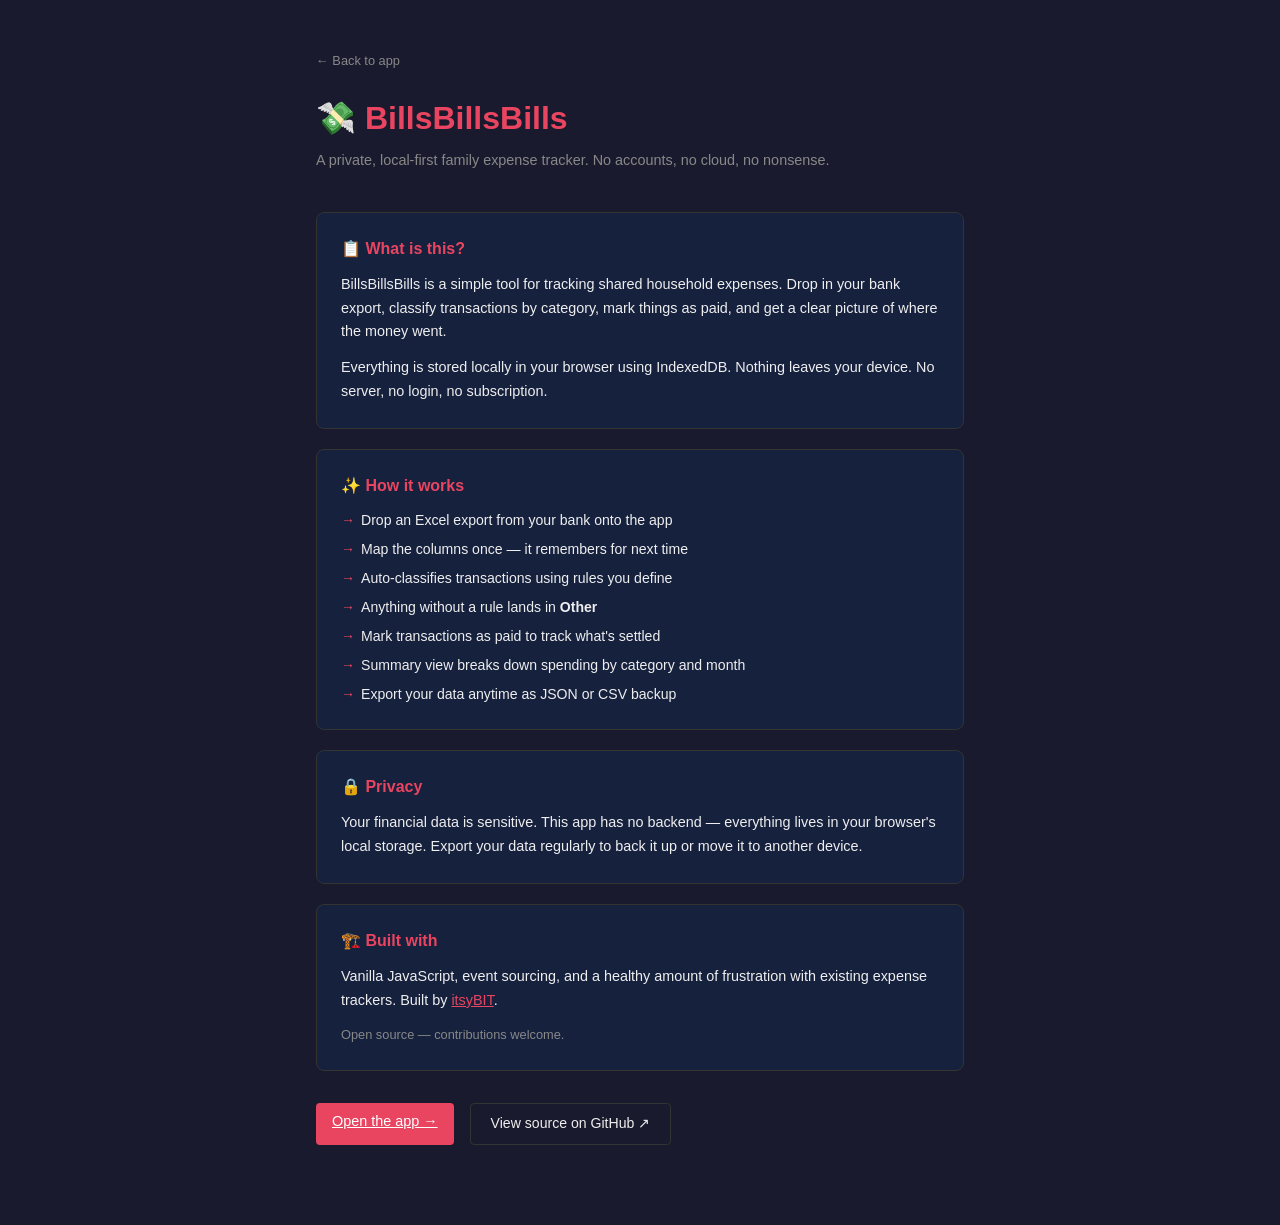
==== about.html @ 94943d80 "feat: about page with GitHub link" ====
<!DOCTYPE html>
<html lang="en">
<head>
  <meta charset="UTF-8">
  <meta name="viewport" content="width=device-width, initial-scale=1.0">
  <title>About — BillsBillsBills</title>
  <link rel="stylesheet" href="styles.css">
  <style>
    .about-container {
      max-width: 680px;
      margin: 0 auto;
      padding: 2rem 1rem 4rem;
    }
    .about-header {
      margin-bottom: 2.5rem;
    }
    .about-header h1 {
      font-size: 2rem;
      margin-bottom: 0.5rem;
    }
    .about-header p {
      color: var(--color-muted);
      font-size: 0.9rem;
    }
    .about-section {
      background: var(--color-surface);
      border: 1px solid var(--color-border);
      border-radius: var(--radius-md);
      padding: 1.5rem;
      margin-bottom: 1.25rem;
    }
    .about-section h2 {
      font-size: 1rem;
      color: var(--color-primary);
      margin-bottom: 0.75rem;
      display: flex;
      align-items: center;
      gap: 0.5rem;
    }
    .about-section p {
      color: var(--color-text);
      line-height: 1.65;
      margin-bottom: 0.75rem;
      font-size: 0.9rem;
    }
    .about-section p:last-child { margin-bottom: 0; }
    .feature-list {
      list-style: none;
      padding: 0;
      margin: 0;
      display: flex;
      flex-direction: column;
      gap: 0.5rem;
    }
    .feature-list li {
      font-size: 0.88rem;
      color: var(--color-text);
      padding-left: 1.25rem;
      position: relative;
    }
    .feature-list li::before {
      content: '→';
      position: absolute;
      left: 0;
      color: var(--color-primary);
    }
    .cta-row {
      display: flex;
      gap: 1rem;
      flex-wrap: wrap;
      margin-top: 2rem;
    }
    .btn-outline {
      background: none;
      border: 1px solid var(--color-border);
      color: var(--color-text);
      padding: 0.6rem 1.25rem;
      border-radius: var(--radius-sm);
      font-size: 0.88rem;
      cursor: pointer;
      text-decoration: none;
      transition: border-color 0.15s, color 0.15s;
    }
    .btn-outline:hover {
      border-color: var(--color-primary);
      color: var(--color-primary);
    }
    .back-link {
      display: inline-flex;
      align-items: center;
      gap: 0.4rem;
      font-size: 0.8rem;
      color: var(--color-muted);
      text-decoration: none;
      margin-bottom: 1.5rem;
    }
    .back-link:hover { color: var(--color-text); }
  </style>
</head>
<body>
  <div class="about-container">
    <a href="/" class="back-link">← Back to app</a>

    <div class="about-header">
      <h1>💸 BillsBillsBills</h1>
      <p>A private, local-first family expense tracker. No accounts, no cloud, no nonsense.</p>
    </div>

    <div class="about-section">
      <h2>📋 What is this?</h2>
      <p>BillsBillsBills is a simple tool for tracking shared household expenses. Drop in your bank export, classify transactions by category, mark things as paid, and get a clear picture of where the money went.</p>
      <p>Everything is stored locally in your browser using IndexedDB. Nothing leaves your device. No server, no login, no subscription.</p>
    </div>

    <div class="about-section">
      <h2>✨ How it works</h2>
      <ul class="feature-list">
        <li>Drop an Excel export from your bank onto the app</li>
        <li>Map the columns once — it remembers for next time</li>
        <li>Auto-classifies transactions using rules you define</li>
        <li>Anything without a rule lands in <strong>Other</strong></li>
        <li>Mark transactions as paid to track what's settled</li>
        <li>Summary view breaks down spending by category and month</li>
        <li>Export your data anytime as JSON or CSV backup</li>
      </ul>
    </div>

    <div class="about-section">
      <h2>🔒 Privacy</h2>
      <p>Your financial data is sensitive. This app has no backend — everything lives in your browser's local storage. Export your data regularly to back it up or move it to another device.</p>
    </div>

    <div class="about-section">
      <h2>🏗️ Built with</h2>
      <p>Vanilla JavaScript, event sourcing, and a healthy amount of frustration with existing expense trackers. Built by <a href="https://itsybit.se" style="color:var(--color-primary)">itsyBIT</a>.</p>
      <p style="color:var(--color-muted);font-size:0.8rem;">Open source — contributions welcome.</p>
    </div>

    <div class="cta-row">
      <a href="/" class="btn">Open the app →</a>
      <a href="https://github.com/itsybit-agent/billsbillsbills" target="_blank" rel="noopener" class="btn-outline">View source on GitHub ↗</a>
    </div>
  </div>
</body>
</html>
---- styles.css ----
/* ============================================================
   BillsBillsBills - Styles
   ============================================================ */

/* ========== CSS Variables ========== */
:root {
  --color-bg: #1a1a2e;
  --color-surface: #16213e;
  --color-primary: #e94560;
  --color-text: #eee;
  --color-muted: #888;
  --color-success: #4ade80;
  --color-border: #333;
  --radius-sm: 0.25rem;
  --radius-md: 0.5rem;
  --spacing-xs: 0.25rem;
  --spacing-sm: 0.5rem;
  --spacing-md: 1rem;
  --spacing-lg: 2rem;
}

/* ========== Reset & Base ========== */
*, *::before, *::after { box-sizing: border-box; margin: 0; padding: 0; }

body {
  font-family: -apple-system, BlinkMacSystemFont, 'Segoe UI', Roboto, sans-serif;
  background: var(--color-bg);
  color: var(--color-text);
  min-height: 100vh;
  padding: var(--spacing-md);
  line-height: 1.5;
}

/* ========== Layout ========== */
.container { max-width: 1200px; margin: 0 auto; }
h1 { margin-bottom: var(--spacing-md); color: var(--color-primary); }
h3 { margin: var(--spacing-md) 0 var(--spacing-sm); }

/* ========== Notice Banner ========== */
.notice {
  background: rgba(233, 69, 96, 0.1);
  border: 1px solid var(--color-primary);
  border-radius: var(--radius-md);
  padding: var(--spacing-sm) var(--spacing-md);
  margin-bottom: var(--spacing-md);
  font-size: 0.9rem;
  color: var(--color-muted);
}
.notice a { color: var(--color-primary); }

/* ========== Tabs ========== */
.tabs { display: flex; gap: var(--spacing-sm); margin-bottom: var(--spacing-md); flex-wrap: wrap; }

.tab {
  padding: var(--spacing-sm) var(--spacing-md);
  background: var(--color-surface);
  border: 1px solid var(--color-border);
  border-radius: var(--radius-md);
  cursor: pointer;
  color: var(--color-text);
  font-size: 0.95rem;
  transition: background 0.2s;
}
.tab:hover { opacity: 0.9; }
.tab.active { background: var(--color-primary); }

.tab-content { display: none; }
.tab-content.active { display: block; }

/* ========== Drop Zone ========== */
.drop-zone {
  border: 2px dashed var(--color-border);
  border-radius: var(--radius-md);
  padding: var(--spacing-lg);
  text-align: center;
  margin-bottom: var(--spacing-md);
  transition: border-color 0.2s, background 0.2s;
  cursor: pointer;
}
.drop-zone:hover { border-color: var(--color-muted); }
.drop-zone.dragover { border-color: var(--color-primary); background: rgba(233, 69, 96, 0.1); }
.drop-zone input { display: none; }
.drop-zone p { margin: var(--spacing-xs) 0; }
.drop-zone .hint { color: var(--color-muted); font-size: 0.9rem; }

/* ========== Tables ========== */
.table {
  width: 100%;
  border-collapse: collapse;
  margin-bottom: var(--spacing-md);
  font-size: 0.9rem;
}
.table th, .table td {
  padding: var(--spacing-sm);
  border: 1px solid var(--color-border);
  text-align: left;
}
.table th { background: var(--color-surface); font-weight: 600; }
.table tr:hover { background: rgba(255, 255, 255, 0.02); }
.table .amount { text-align: right; font-variant-numeric: tabular-nums; }
.table .row-paid { opacity: 0.5; }
.table .row-paid td { text-decoration: line-through; }
.table tr[data-clickable] { cursor: pointer; }

/* ========== Form Controls ========== */
.select, .input {
  padding: var(--spacing-sm);
  background: var(--color-surface);
  color: var(--color-text);
  border: 1px solid var(--color-border);
  border-radius: var(--radius-sm);
  font-size: 0.9rem;
}
.select.highlight { border-color: var(--color-primary); }

.checkbox { width: 1.2rem; height: 1.2rem; cursor: pointer; accent-color: var(--color-primary); }

.btn {
  padding: var(--spacing-sm) var(--spacing-md);
  background: var(--color-primary);
  color: white;
  border: none;
  border-radius: var(--radius-sm);
  cursor: pointer;
  font-size: 0.9rem;
  transition: opacity 0.2s;
}
.btn:hover { opacity: 0.9; }
.btn--secondary { background: var(--color-surface); border: 1px solid var(--color-border); }
.btn--danger { border-color: var(--color-primary); }

/* ========== Filter Bar ========== */
.filter-bar {
  display: flex;
  gap: var(--spacing-md);
  margin-bottom: var(--spacing-md);
  flex-wrap: wrap;
  align-items: center;
}
.filter-bar label { display: flex; align-items: center; gap: var(--spacing-xs); cursor: pointer; }
.filter-bar .stats { color: var(--color-muted); margin-left: auto; }

/* ========== Summary Grid ========== */
.summary-grid {
  display: grid;
  grid-template-columns: repeat(auto-fill, minmax(180px, 1fr));
  gap: var(--spacing-md);
  margin-bottom: var(--spacing-md);
}

.card {
  background: var(--color-surface);
  padding: var(--spacing-md);
  border-radius: var(--radius-md);
  border-left: 4px solid var(--color-primary);
  cursor: pointer;
  transition: transform 0.1s, border-color 0.2s;
}
.card:hover { transform: translateY(-2px); }
.card.card--success { border-color: var(--color-success); }
.card.card--selected { border-width: 3px; }
.card.card--faded { opacity: 0.6; }
.card__title { font-size: 0.85rem; color: var(--color-muted); margin-bottom: var(--spacing-xs); }
.card__value { font-size: 1.4rem; font-weight: bold; }
.card__subtitle { font-size: 0.8rem; margin-top: var(--spacing-xs); }
.card__subtitle--success { color: var(--color-success); }
.card__subtitle--warning { color: var(--color-primary); }

/* ========== Rules List ========== */
.rules-list { list-style: none; }
.rules-list li {
  padding: var(--spacing-sm);
  border-bottom: 1px solid var(--color-border);
  display: flex;
  justify-content: space-between;
  align-items: center;
}
.rules-list .pattern { color: var(--color-muted); font-family: monospace; font-size: 0.9rem; }
.rules-list .badge {
  background: var(--color-primary);
  padding: var(--spacing-xs) var(--spacing-sm);
  border-radius: var(--radius-sm);
  font-size: 0.8rem;
}
.rules-list .delete-btn {
  background: none;
  border: none;
  color: var(--color-muted);
  cursor: pointer;
  font-size: 1.2rem;
  padding: 0 var(--spacing-sm);
}
.rules-list .delete-btn:hover { color: var(--color-primary); }

/* ========== Actions ========== */
.actions { display: flex; gap: var(--spacing-sm); flex-wrap: wrap; margin-bottom: var(--spacing-md); }

/* ========== Section ========== */
.section { margin-bottom: var(--spacing-lg); }
.section__description { color: var(--color-muted); margin-bottom: var(--spacing-md); }

/* ========== Column Mapping Preview ========== */
.mapping-preview {
  background: var(--color-surface);
  border: 1px solid var(--color-border);
  border-radius: var(--radius-md);
  padding: var(--spacing-md);
  margin-bottom: var(--spacing-md);
}
.mapping-preview h3 { margin-bottom: var(--spacing-xs); }
.mapping-preview .hint { margin-bottom: var(--spacing-md); }
.mapping-preview .actions { margin-top: var(--spacing-md); align-items: center; }
.checkbox-label { display: flex; align-items: center; gap: var(--spacing-xs); margin-left: auto; }

.preview-table-wrapper { overflow-x: auto; margin-bottom: var(--spacing-sm); }
.preview-table {
  width: 100%;
  border-collapse: collapse;
  font-size: 0.85rem;
}
.preview-table th, .preview-table td {
  padding: var(--spacing-sm);
  border: 1px solid var(--color-border);
  text-align: left;
  white-space: nowrap;
}
.preview-table th { background: var(--color-bg); }
.preview-table th select {
  width: 100%;
  padding: var(--spacing-xs);
  background: var(--color-surface);
  color: var(--color-text);
  border: 1px solid var(--color-border);
  border-radius: var(--radius-sm);
}
.preview-table tr.header-row { background: rgba(233, 69, 96, 0.1); }
.preview-table td { color: var(--color-muted); }

/* ========== Debug Console ========== */
.debug-console {
  position: fixed;
  bottom: 0;
  left: 0;
  right: 0;
  background: #000;
  padding: var(--spacing-sm);
  border-top: 2px solid var(--color-primary);
  z-index: 1000;
}
.debug-input {
  width: 100%;
  background: #111;
  color: #0f0;
  border: none;
  padding: var(--spacing-sm);
  font-family: monospace;
  font-size: 1rem;
}
.debug-input:focus { outline: none; }
.debug-input::placeholder { color: #060; }

.btn-delete {
  background: none;
  border: none;
  color: var(--color-text-muted);
  cursor: pointer;
  font-size: 0.75rem;
  padding: 2px 6px;
  border-radius: 4px;
  opacity: 0.4;
  transition: opacity 0.15s, color 0.15s;
}
.btn-delete:hover { opacity: 1; color: var(--color-primary); }
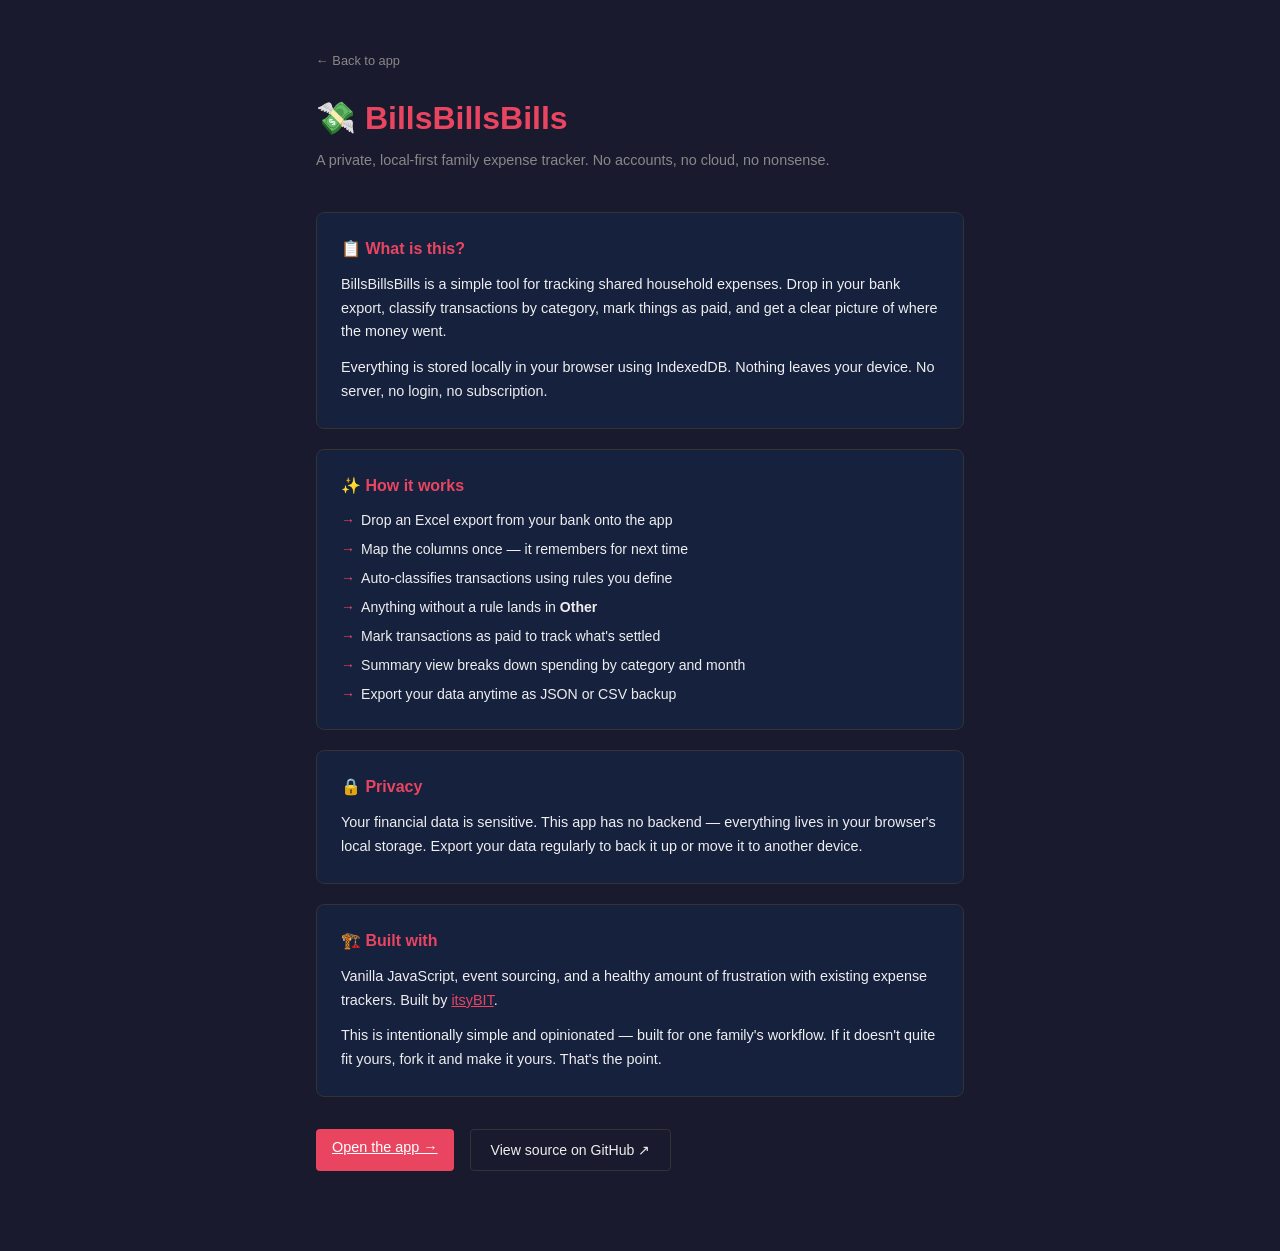
==== commit ff7d46d0: "copy: invite forks — that's the point" ====
--- a/about.html
+++ b/about.html
@@ -133,7 +133,7 @@
     <div class="about-section">
       <h2>🏗️ Built with</h2>
       <p>Vanilla JavaScript, event sourcing, and a healthy amount of frustration with existing expense trackers. Built by <a href="https://itsybit.se" style="color:var(--color-primary)">itsyBIT</a>.</p>
-      <p style="color:var(--color-muted);font-size:0.8rem;">Open source — contributions welcome.</p>
+      <p>This is intentionally simple and opinionated — built for one family's workflow. If it doesn't quite fit yours, fork it and make it yours. That's the point.</p>
     </div>
 
     <div class="cta-row">
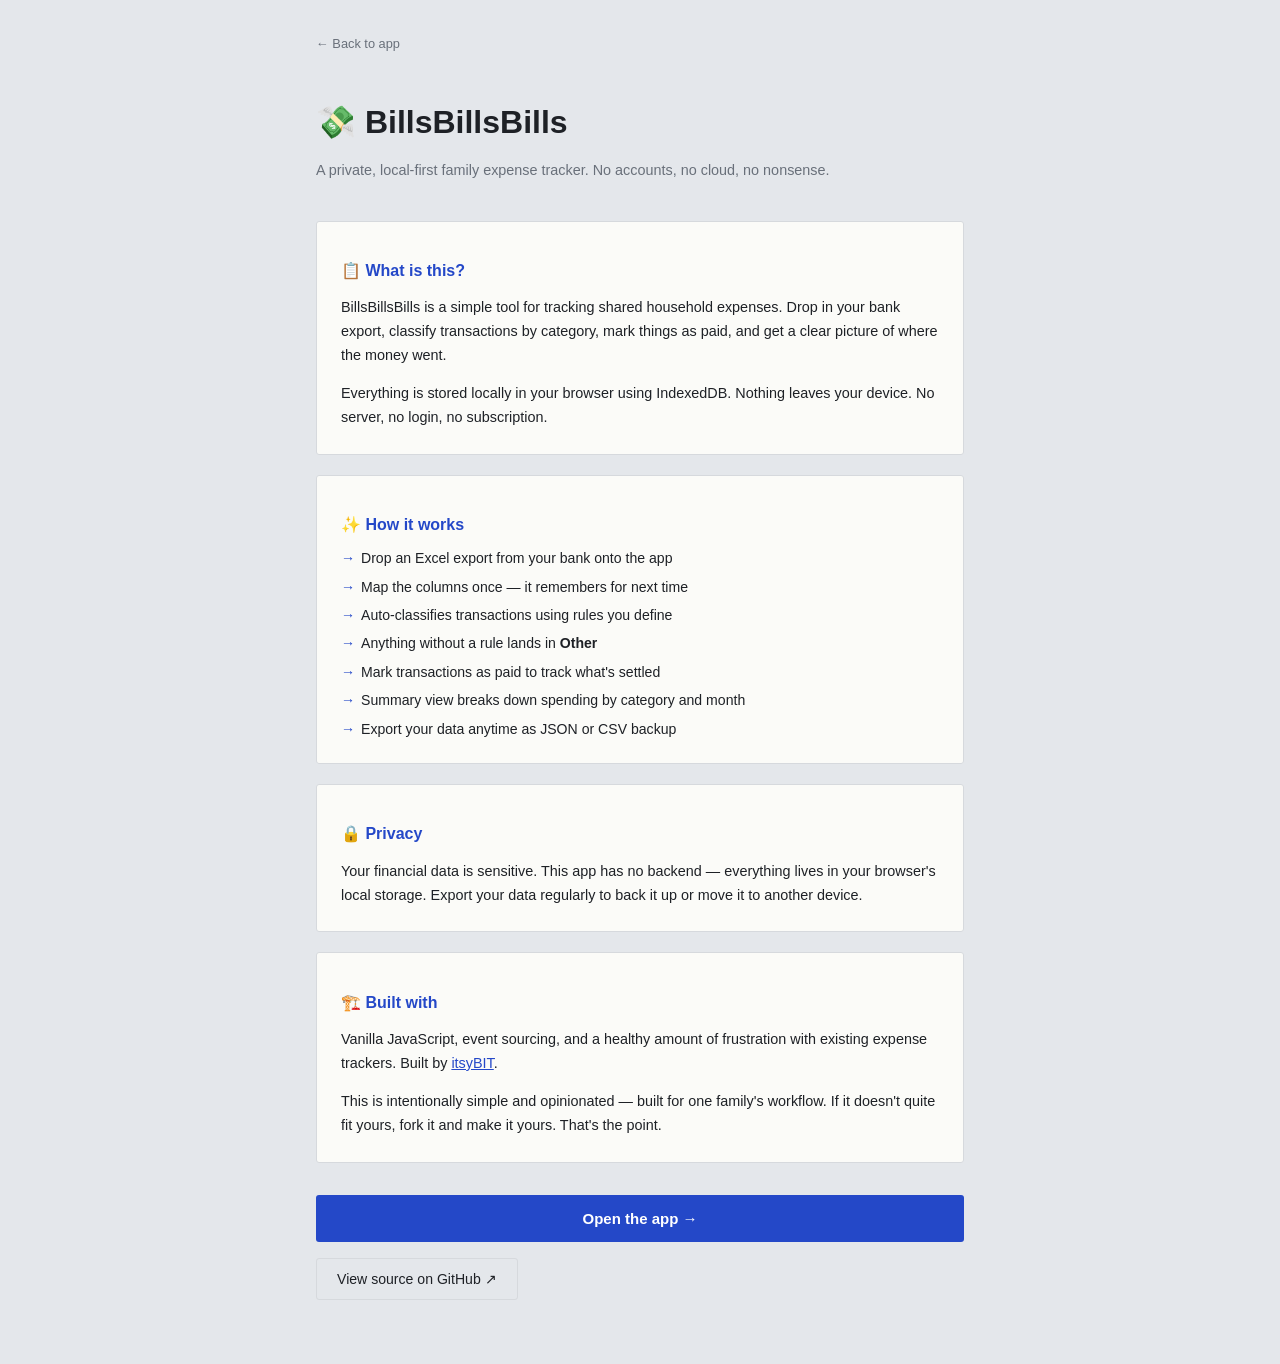
==== commit c0f0fafc: "feat: redesign around two running piles (To sort, To pay) + 3 switchable looks Home shows what needs" ====
--- a/about.html
+++ b/about.html
@@ -99,7 +99,7 @@
 </head>
 <body>
   <div class="about-container">
-    <a href="/" class="back-link">← Back to app</a>
+    <a href="./" class="back-link">← Back to app</a>
 
     <div class="about-header">
       <h1>💸 BillsBillsBills</h1>
--- a/styles.css
+++ b/styles.css
@@ -1,273 +1,258 @@
 /* ============================================================
-   BillsBillsBills - Styles
+   Skins: each sets colour + type tokens, light and dark.
+   html[data-skin] picks the skin, html[data-theme] forces light/dark.
    ============================================================ */
 
-/* ========== CSS Variables ========== */
-:root {
-  --color-bg: #1a1a2e;
-  --color-surface: #16213e;
-  --color-primary: #e94560;
-  --color-text: #eee;
-  --color-muted: #888;
-  --color-success: #4ade80;
-  --color-border: #333;
-  --radius-sm: 0.25rem;
-  --radius-md: 0.5rem;
-  --spacing-xs: 0.25rem;
-  --spacing-sm: 0.5rem;
-  --spacing-md: 1rem;
-  --spacing-lg: 2rem;
-}
-
-/* ========== Reset & Base ========== */
-*, *::before, *::after { box-sizing: border-box; margin: 0; padding: 0; }
-
-body {
-  font-family: -apple-system, BlinkMacSystemFont, 'Segoe UI', Roboto, sans-serif;
-  background: var(--color-bg);
-  color: var(--color-text);
-  min-height: 100vh;
-  padding: var(--spacing-md);
-  line-height: 1.5;
-}
-
-/* ========== Layout ========== */
-.container { max-width: 1200px; margin: 0 auto; }
-h1 { margin-bottom: var(--spacing-md); color: var(--color-primary); }
-h3 { margin: var(--spacing-md) 0 var(--spacing-sm); }
-
-/* ========== Notice Banner ========== */
-.notice {
-  background: rgba(233, 69, 96, 0.1);
-  border: 1px solid var(--color-primary);
-  border-radius: var(--radius-md);
-  padding: var(--spacing-sm) var(--spacing-md);
-  margin-bottom: var(--spacing-md);
-  font-size: 0.9rem;
-  color: var(--color-muted);
-}
-.notice a { color: var(--color-primary); }
-
-/* ========== Tabs ========== */
-.tabs { display: flex; gap: var(--spacing-sm); margin-bottom: var(--spacing-md); flex-wrap: wrap; }
-
-.tab {
-  padding: var(--spacing-sm) var(--spacing-md);
-  background: var(--color-surface);
-  border: 1px solid var(--color-border);
-  border-radius: var(--radius-md);
-  cursor: pointer;
-  color: var(--color-text);
-  font-size: 0.95rem;
-  transition: background 0.2s;
-}
-.tab:hover { opacity: 0.9; }
-.tab.active { background: var(--color-primary); }
-
-.tab-content { display: none; }
-.tab-content.active { display: block; }
-
-/* ========== Drop Zone ========== */
-.drop-zone {
-  border: 2px dashed var(--color-border);
-  border-radius: var(--radius-md);
-  padding: var(--spacing-lg);
-  text-align: center;
-  margin-bottom: var(--spacing-md);
-  transition: border-color 0.2s, background 0.2s;
-  cursor: pointer;
-}
-.drop-zone:hover { border-color: var(--color-muted); }
-.drop-zone.dragover { border-color: var(--color-primary); background: rgba(233, 69, 96, 0.1); }
-.drop-zone input { display: none; }
-.drop-zone p { margin: var(--spacing-xs) 0; }
-.drop-zone .hint { color: var(--color-muted); font-size: 0.9rem; }
-
-/* ========== Tables ========== */
-.table {
-  width: 100%;
-  border-collapse: collapse;
-  margin-bottom: var(--spacing-md);
-  font-size: 0.9rem;
-}
-.table th, .table td {
-  padding: var(--spacing-sm);
-  border: 1px solid var(--color-border);
-  text-align: left;
-}
-.table th { background: var(--color-surface); font-weight: 600; }
-.table tr:hover { background: rgba(255, 255, 255, 0.02); }
-.table .amount { text-align: right; font-variant-numeric: tabular-nums; }
-.table .row-paid { opacity: 0.5; }
-.table .row-paid td { text-decoration: line-through; }
-.table tr[data-clickable] { cursor: pointer; }
-
-/* ========== Form Controls ========== */
-.select, .input {
-  padding: var(--spacing-sm);
-  background: var(--color-surface);
-  color: var(--color-text);
-  border: 1px solid var(--color-border);
-  border-radius: var(--radius-sm);
-  font-size: 0.9rem;
-}
-.select.highlight { border-color: var(--color-primary); }
-
-.checkbox { width: 1.2rem; height: 1.2rem; cursor: pointer; accent-color: var(--color-primary); }
-
-.btn {
-  padding: var(--spacing-sm) var(--spacing-md);
-  background: var(--color-primary);
-  color: white;
-  border: none;
-  border-radius: var(--radius-sm);
-  cursor: pointer;
-  font-size: 0.9rem;
-  transition: opacity 0.2s;
-}
-.btn:hover { opacity: 0.9; }
-.btn--secondary { background: var(--color-surface); border: 1px solid var(--color-border); }
-.btn--danger { border-color: var(--color-primary); }
-
-/* ========== Filter Bar ========== */
-.filter-bar {
-  display: flex;
-  gap: var(--spacing-md);
-  margin-bottom: var(--spacing-md);
-  flex-wrap: wrap;
-  align-items: center;
-}
-.filter-bar label { display: flex; align-items: center; gap: var(--spacing-xs); cursor: pointer; }
-.filter-bar .stats { color: var(--color-muted); margin-left: auto; }
-
-/* ========== Summary Grid ========== */
-.summary-grid {
-  display: grid;
-  grid-template-columns: repeat(auto-fill, minmax(180px, 1fr));
-  gap: var(--spacing-md);
-  margin-bottom: var(--spacing-md);
-}
-
-.card {
-  background: var(--color-surface);
-  padding: var(--spacing-md);
-  border-radius: var(--radius-md);
-  border-left: 4px solid var(--color-primary);
-  cursor: pointer;
-  transition: transform 0.1s, border-color 0.2s;
-}
-.card:hover { transform: translateY(-2px); }
-.card.card--success { border-color: var(--color-success); }
-.card.card--selected { border-width: 3px; }
-.card.card--faded { opacity: 0.6; }
-.card__title { font-size: 0.85rem; color: var(--color-muted); margin-bottom: var(--spacing-xs); }
-.card__value { font-size: 1.4rem; font-weight: bold; }
-.card__subtitle { font-size: 0.8rem; margin-top: var(--spacing-xs); }
-.card__subtitle--success { color: var(--color-success); }
-.card__subtitle--warning { color: var(--color-primary); }
-
-/* ========== Rules List ========== */
-.rules-list { list-style: none; }
-.rules-list li {
-  padding: var(--spacing-sm);
-  border-bottom: 1px solid var(--color-border);
-  display: flex;
-  justify-content: space-between;
-  align-items: center;
-}
-.rules-list .pattern { color: var(--color-muted); font-family: monospace; font-size: 0.9rem; }
-.rules-list .badge {
-  background: var(--color-primary);
-  padding: var(--spacing-xs) var(--spacing-sm);
-  border-radius: var(--radius-sm);
-  font-size: 0.8rem;
-}
-.rules-list .delete-btn {
-  background: none;
-  border: none;
-  color: var(--color-muted);
-  cursor: pointer;
-  font-size: 1.2rem;
-  padding: 0 var(--spacing-sm);
-}
-.rules-list .delete-btn:hover { color: var(--color-primary); }
-
-/* ========== Actions ========== */
-.actions { display: flex; gap: var(--spacing-sm); flex-wrap: wrap; margin-bottom: var(--spacing-md); }
-
-/* ========== Section ========== */
-.section { margin-bottom: var(--spacing-lg); }
-.section__description { color: var(--color-muted); margin-bottom: var(--spacing-md); }
-
-/* ========== Column Mapping Preview ========== */
-.mapping-preview {
-  background: var(--color-surface);
-  border: 1px solid var(--color-border);
-  border-radius: var(--radius-md);
-  padding: var(--spacing-md);
-  margin-bottom: var(--spacing-md);
-}
-.mapping-preview h3 { margin-bottom: var(--spacing-xs); }
-.mapping-preview .hint { margin-bottom: var(--spacing-md); }
-.mapping-preview .actions { margin-top: var(--spacing-md); align-items: center; }
-.checkbox-label { display: flex; align-items: center; gap: var(--spacing-xs); margin-left: auto; }
-
-.preview-table-wrapper { overflow-x: auto; margin-bottom: var(--spacing-sm); }
-.preview-table {
-  width: 100%;
-  border-collapse: collapse;
-  font-size: 0.85rem;
-}
-.preview-table th, .preview-table td {
-  padding: var(--spacing-sm);
-  border: 1px solid var(--color-border);
-  text-align: left;
-  white-space: nowrap;
-}
-.preview-table th { background: var(--color-bg); }
-.preview-table th select {
-  width: 100%;
-  padding: var(--spacing-xs);
-  background: var(--color-surface);
-  color: var(--color-text);
-  border: 1px solid var(--color-border);
-  border-radius: var(--radius-sm);
-}
-.preview-table tr.header-row { background: rgba(233, 69, 96, 0.1); }
-.preview-table td { color: var(--color-muted); }
-
-/* ========== Debug Console ========== */
-.debug-console {
-  position: fixed;
-  bottom: 0;
-  left: 0;
-  right: 0;
-  background: #000;
-  padding: var(--spacing-sm);
-  border-top: 2px solid var(--color-primary);
-  z-index: 1000;
-}
-.debug-input {
-  width: 100%;
-  background: #111;
-  color: #0f0;
-  border: none;
-  padding: var(--spacing-sm);
-  font-family: monospace;
-  font-size: 1rem;
-}
+:root, html[data-skin="kvitto"] {
+  --bg: #e4e7eb; --surface: #fbfbf8; --ink: #1e2126; --muted: #69707a; --line: #d6d9dd;
+  --accent: #2448c8; --accent-ink: #ffffff; --warn: #c3303b; --ok: #2c7a4c; --ai: #6b3fc6;
+  --f-display: "Familjen Grotesk", "Helvetica Neue", Arial, sans-serif;
+  --f-body: "Familjen Grotesk", "Helvetica Neue", Arial, sans-serif;
+  --f-num: "Martian Mono", ui-monospace, Menlo, monospace;
+  --r-card: 3px; --r-btn: 3px; --r-pill: 3px; --rule-style: dashed; --title-case: uppercase;
+}
+html[data-skin="mjau"] {
+  --bg: #f1ecfa; --surface: #ffffff; --ink: #2e1a3d; --muted: #75668a; --line: #e3dbef;
+  --accent: #e8603f; --accent-ink: #ffffff; --warn: #c93b56; --ok: #20865f; --ai: #2f6fe0;
+  --f-display: "Bagel Fat One", "Arial Rounded MT Bold", system-ui, sans-serif;
+  --f-body: "Atkinson Hyperlegible", system-ui, sans-serif;
+  --f-num: "Atkinson Hyperlegible", system-ui, sans-serif;
+  --r-card: 20px; --r-btn: 999px; --r-pill: 999px; --rule-style: solid; --title-case: none;
+}
+html[data-skin="sparbank"] {
+  --bg: #e3ebe5; --surface: #f6f9f6; --ink: #12302a; --muted: #5a716b; --line: #cbdad0;
+  --accent: #8e6a18; --accent-ink: #fffaf0; --warn: #ad3f2b; --ok: #2b7451; --ai: #23698a;
+  --f-display: "Young Serif", Georgia, serif;
+  --f-body: "Hanken Grotesk", "Helvetica Neue", Arial, sans-serif;
+  --f-num: "IBM Plex Mono", ui-monospace, Menlo, monospace;
+  --r-card: 6px; --r-btn: 4px; --r-pill: 4px; --rule-style: solid; --title-case: none;
+}
+
+@media (prefers-color-scheme: dark) {
+  :root:not([data-theme="light"]), html[data-skin="kvitto"]:not([data-theme="light"]) {
+    --bg: #141619; --surface: #1f2227; --ink: #e8e9ec; --muted: #9aa0a9; --line: #343840;
+    --accent: #8098ff; --accent-ink: #0f1424; --warn: #ff7c84; --ok: #6cc890; --ai: #b99cff; color-scheme: dark;
+  }
+  html[data-skin="mjau"]:not([data-theme="light"]) {
+    --bg: #1d1527; --surface: #2a2036; --ink: #f3ebfc; --muted: #b5a8c6; --line: #3c3049;
+    --accent: #ff9172; --accent-ink: #2a120b; --warn: #ff8098; --ok: #62d3a6; --ai: #82b2ff; color-scheme: dark;
+  }
+  html[data-skin="sparbank"]:not([data-theme="light"]) {
+    --bg: #0d201b; --surface: #142a24; --ink: #e2ede7; --muted: #8fa79f; --line: #26443b;
+    --accent: #d6b05c; --accent-ink: #1b1505; --warn: #f08b73; --ok: #74c79a; --ai: #80c3e0; color-scheme: dark;
+  }
+}
+html[data-theme="dark"], html[data-skin="kvitto"][data-theme="dark"] {
+  --bg: #141619; --surface: #1f2227; --ink: #e8e9ec; --muted: #9aa0a9; --line: #343840;
+  --accent: #8098ff; --accent-ink: #0f1424; --warn: #ff7c84; --ok: #6cc890; --ai: #b99cff; color-scheme: dark;
+}
+html[data-skin="mjau"][data-theme="dark"] {
+  --bg: #1d1527; --surface: #2a2036; --ink: #f3ebfc; --muted: #b5a8c6; --line: #3c3049;
+  --accent: #ff9172; --accent-ink: #2a120b; --warn: #ff8098; --ok: #62d3a6; --ai: #82b2ff; color-scheme: dark;
+}
+html[data-skin="sparbank"][data-theme="dark"] {
+  --bg: #0d201b; --surface: #142a24; --ink: #e2ede7; --muted: #8fa79f; --line: #26443b;
+  --accent: #d6b05c; --accent-ink: #1b1505; --warn: #f08b73; --ok: #74c79a; --ai: #80c3e0; color-scheme: dark;
+}
+
+/* Derived tokens, so a skin only needs its base colours */
+html {
+  --sunk: color-mix(in srgb, var(--ink) 6%, var(--surface));
+  --accent-soft: color-mix(in srgb, var(--accent) 14%, var(--surface));
+  --ai-soft: color-mix(in srgb, var(--ai) 13%, var(--surface));
+  --warn-soft: color-mix(in srgb, var(--warn) 12%, var(--surface));
+  /* Old names, still used by about.html */
+  --color-text: var(--ink); --color-muted: var(--muted); --color-primary: var(--accent);
+  --color-surface: var(--surface); --color-border: var(--line); --radius-md: var(--r-card); --radius-sm: var(--r-btn);
+}
+
+/* ============================================================
+   Base
+   ============================================================ */
+* { box-sizing: border-box; }
+body { margin: 0; background: var(--bg); color: var(--ink); font-family: var(--f-body); font-size: 15px; line-height: 1.45; -webkit-font-smoothing: antialiased; }
+.num { font-family: var(--f-num); font-variant-numeric: tabular-nums; }
+html[data-skin="kvitto"] .num, :root:not([data-skin]) .num { font-size: .92em; letter-spacing: -.02em; }
+button, input, select { font: inherit; color: inherit; }
+button:focus-visible, input:focus-visible, select:focus-visible { outline: 2px solid var(--accent); outline-offset: 2px; }
+
+.app { max-width: 560px; margin: 0 auto; min-height: 100vh; padding-left: max(16px, env(safe-area-inset-left, 0px)); padding-right: max(16px, env(safe-area-inset-right, 0px)); }
+.bar { display: flex; align-items: center; gap: 8px; padding: 12px 0; background: var(--bg); position: sticky; top: 0; z-index: 5; }
+.bar h1 { font-family: var(--f-display); text-transform: var(--title-case); font-size: 19px; margin: 0; flex: 1; font-weight: 700; min-width: 0; white-space: nowrap; overflow: hidden; text-overflow: ellipsis; }
+.icon { width: 40px; height: 40px; border-radius: var(--r-btn); border: 0; background: transparent; cursor: pointer; display: grid; place-items: center; font-size: 18px; flex: none; }
+.icon:hover { background: var(--sunk); }
+.screen { padding: 4px 0 120px; display: grid; gap: 14px; align-content: start; }
+.screen > * { min-width: 0; }
+
+.card { background: var(--surface); border: 1px var(--rule-style) var(--line); border-radius: var(--r-card); padding: 16px; }
+.eyebrow { font-size: 11px; letter-spacing: .08em; text-transform: uppercase; color: var(--muted); font-weight: 600; }
+.h2 { font-family: var(--f-display); font-size: 24px; font-weight: 700; margin: 2px 0 0; line-height: 1.15; text-wrap: balance; }
+.sub { color: var(--muted); font-size: 14px; margin: 4px 0 0; }
+.btn { border: 0; border-radius: var(--r-btn); padding: 13px 16px; font-weight: 600; cursor: pointer; background: var(--accent); color: var(--accent-ink); width: 100%; font-size: 15px; text-decoration: none; text-align: center; display: inline-block; }
+.btn.ghost { background: var(--sunk); color: var(--ink); }
+.btn.small { width: auto; padding: 8px 12px; font-size: 13px; }
+.btn.ai { background: var(--ai); color: var(--surface); }
+.btn:disabled { opacity: .5; cursor: default; }
+.row2 { display: flex; gap: 8px; }
+.row2 > * { flex: 1; }
+.chip { border: 1px solid var(--line); background: var(--surface); border-radius: var(--r-pill); padding: 8px 12px; font-size: 14px; cursor: pointer; white-space: nowrap; }
+.chip:hover { border-color: var(--muted); }
+.chip.on { background: var(--ink); color: var(--surface); border-color: var(--ink); }
+.chips { display: flex; flex-wrap: wrap; gap: 6px; }
+.seg { display: inline-flex; background: var(--sunk); border-radius: var(--r-btn); padding: 3px; gap: 2px; flex-wrap: wrap; }
+.seg button { border: 0; background: transparent; padding: 6px 10px; border-radius: var(--r-btn); font-size: 13px; font-weight: 600; color: var(--muted); cursor: pointer; }
+.seg button[aria-pressed="true"] { background: var(--surface); color: var(--ink); box-shadow: 0 1px 2px rgba(0,0,0,.12); }
+.input { width: 100%; padding: 11px 12px; border-radius: var(--r-btn); border: 1px solid var(--line); background: var(--surface); }
+.select { padding: 8px 10px; border-radius: var(--r-btn); border: 1px solid var(--line); background: var(--surface); max-width: 100%; }
+
+/* lists */
+.list { background: var(--surface); border: 1px var(--rule-style) var(--line); border-radius: var(--r-card); overflow: hidden; }
+.li { display: flex; align-items: center; gap: 12px; padding: 13px 14px; border-top: 1px var(--rule-style) var(--line); width: 100%; background: none; border-left: 0; border-right: 0; border-bottom: 0; text-align: left; cursor: pointer; text-decoration: none; color: inherit; }
+.li:first-child { border-top: 0; }
+.li.static { cursor: default; }
+.li .grow { flex: 1; min-width: 0; }
+.li .t { font-weight: 600; overflow-wrap: anywhere; }
+.li .s { color: var(--muted); font-size: 13px; }
+.li .amt { font-weight: 600; text-align: right; white-space: nowrap; }
+.sect { font-size: 13px; font-weight: 700; color: var(--muted); margin: 6px 2px -6px; display: flex; justify-content: space-between; align-items: baseline; gap: 8px; }
+.hint { font-size: 13px; color: var(--muted); background: var(--sunk); border-radius: var(--r-card); padding: 10px 12px; display: flex; gap: 10px; align-items: center; justify-content: space-between; }
+.hint.ai { background: var(--ai-soft); color: var(--ai); }
+.hint.warn { background: var(--warn-soft); color: var(--warn); }
+.flag { font-size: 12px; color: var(--ai); display: inline-flex; gap: 4px; align-items: center; }
+.avatar { width: 28px; height: 28px; border-radius: 50%; background: var(--sunk); display: inline-grid; place-items: center; font-weight: 700; font-size: 12px; flex: none; }
+
+/* home */
+.pile { display: grid; gap: 12px; }
+.pile .head { display: flex; justify-content: space-between; align-items: baseline; gap: 8px; }
+.pile .count { font-family: var(--f-display); font-size: 34px; font-weight: 700; line-height: 1; }
+.pile .count.num { font-family: var(--f-num); font-size: 30px; }
+.mini .li { padding: 10px 2px; }
+.story-teaser { background: var(--ink); color: var(--surface); border: 0; border-radius: var(--r-card); padding: 16px; text-align: left; cursor: pointer; display: grid; gap: 4px; width: 100%; }
+.story-teaser .eyebrow { color: var(--surface); opacity: .7; }
+.story-teaser b { font-family: var(--f-display); font-size: 20px; }
+.addbtn { border: 0; background: var(--accent); color: var(--accent-ink); border-radius: var(--r-btn); padding: 8px 12px; font-weight: 600; font-size: 13px; cursor: pointer; white-space: nowrap; }
+
+/* import */
+.drop { border: 2px dashed var(--line); border-radius: var(--r-card); padding: 28px 16px; text-align: center; display: grid; gap: 8px; justify-items: center; background: var(--surface); cursor: pointer; }
+.drop.dragover { border-color: var(--accent); background: var(--accent-soft); }
+.drop .ico { width: 54px; height: 54px; border-radius: var(--r-card); background: var(--accent-soft); color: var(--accent); display: grid; place-items: center; font-size: 26px; }
+.funnel { display: grid; gap: 8px; }
+.fl { display: flex; justify-content: space-between; gap: 8px; padding: 10px 12px; border-radius: var(--r-btn); background: var(--sunk); font-size: 14px; }
+.fl.hi { background: var(--ai-soft); color: var(--ai); font-weight: 600; }
+
+/* sort */
+.mcard { background: var(--surface); border: 1px var(--rule-style) var(--line); border-radius: var(--r-card); padding: 18px; display: grid; gap: 14px; }
+.mcard .name { font-family: var(--f-display); font-size: 24px; font-weight: 700; line-height: 1.1; overflow-wrap: anywhere; }
+.mcard .facts { display: flex; gap: 6px 14px; flex-wrap: wrap; color: var(--muted); font-size: 13px; margin-top: 4px; }
+.aipick { border: 2px solid var(--ai); background: var(--ai-soft); color: var(--ai); border-radius: var(--r-card); padding: 14px; font-size: 18px; font-weight: 700; cursor: pointer; display: flex; justify-content: space-between; align-items: center; width: 100%; text-align: left; }
+.aipick small { display: block; font-size: 12px; font-weight: 500; opacity: .85; }
+.mrow { padding: 12px 14px; border-top: 1px var(--rule-style) var(--line); display: grid; gap: 8px; }
+.mrow:first-child { border-top: 0; }
+.mrow .top { display: flex; justify-content: space-between; gap: 8px; align-items: baseline; }
+.mrow .top b { overflow-wrap: anywhere; }
+.linkbtn { background: none; border: 0; padding: 4px 0; color: var(--muted); font-size: 13px; text-decoration: underline; text-underline-offset: 3px; cursor: pointer; white-space: nowrap; }
+.linkbtn:hover { color: var(--ink); }
+.aichip { border: 1.5px solid var(--ai); color: var(--ai); background: var(--ai-soft); }
+.hscroll { display: flex; gap: 6px; overflow-x: auto; padding-bottom: 2px; scrollbar-width: none; }
+.progress { height: 4px; border-radius: 2px; background: var(--line); overflow: hidden; }
+.progress i { display: block; height: 100%; background: var(--ai); transition: width .3s; }
+
+/* pay */
+.payrow { display: grid; grid-template-columns: minmax(0, 1fr) auto; gap: 6px 12px; padding: 14px; border-top: 1px var(--rule-style) var(--line); align-items: center; }
+.payrow:first-child { border-top: 0; }
+.payrow .who { font-weight: 600; display: flex; gap: 8px; align-items: center; min-width: 0; overflow-wrap: anywhere; }
+.payrow .pamt { font-size: 18px; font-weight: 700; text-align: right; white-space: nowrap; }
+.payrow .meta { grid-column: 1 / 3; display: flex; gap: 6px 10px; flex-wrap: wrap; align-items: center; justify-content: space-between; }
+.payrow .acts { display: flex; gap: 6px; margin-left: auto; }
+.payrow details { grid-column: 1 / 3; font-size: 13px; color: var(--muted); }
+.payrow details summary { cursor: pointer; }
+.payrow details div { display: flex; justify-content: space-between; gap: 8px; padding: 3px 0; }
+.hrow { display: flex; gap: 10px; align-items: center; padding: 11px 14px; border-top: 1px var(--rule-style) var(--line); }
+.hrow:first-child { border-top: 0; }
+.hrow .grow { flex: 1; min-width: 0; }
+.hrow.undone { opacity: .45; text-decoration: line-through; }
+.tick { width: 26px; height: 26px; border-radius: 50%; background: var(--accent); color: var(--accent-ink); display: grid; place-items: center; font-size: 13px; flex: none; }
+.sticky { position: sticky; bottom: calc(10px + env(safe-area-inset-bottom, 0px)); background: var(--ink); color: var(--surface); border-radius: var(--r-card); padding: 12px 14px; display: flex; align-items: center; gap: 10px; z-index: 4; box-shadow: 0 10px 30px -10px rgba(0,0,0,.4); }
+.sticky .grow { flex: 1; min-width: 0; }
+.sticky .btn { width: auto; background: var(--surface); color: var(--ink); padding: 9px 12px; font-size: 14px; }
+
+/* all transactions */
+.txrow { display: grid; grid-template-columns: minmax(0, 1fr) auto; gap: 4px 10px; padding: 11px 14px; border-top: 1px var(--rule-style) var(--line); align-items: center; }
+.txrow:first-child { border-top: 0; }
+.txrow .d { font-weight: 600; overflow-wrap: anywhere; }
+.txrow .m { grid-column: 1 / 3; display: flex; gap: 8px; align-items: center; flex-wrap: wrap; font-size: 13px; color: var(--muted); }
+.txrow.excluded { opacity: .5; }
+.txrow .x { margin-left: auto; background: none; border: 0; color: var(--muted); cursor: pointer; }
+
+/* sheet + toast */
+.scrim { position: fixed; inset: 0; background: rgba(0,0,0,.35); z-index: 20; display: flex; align-items: flex-end; justify-content: center; }
+.sheet { background: var(--surface); width: 100%; max-width: 560px; border-radius: var(--r-card) var(--r-card) 0 0; padding: 10px 14px calc(18px + env(safe-area-inset-bottom, 0px)); display: grid; gap: 2px; max-height: 90vh; overflow-y: auto; }
+.sheet .grab { width: 40px; height: 4px; border-radius: 2px; background: var(--line); justify-self: center; margin-bottom: 6px; }
+.sheet .li { border: 0; }
+.toast { position: fixed; left: 50%; bottom: calc(90px + env(safe-area-inset-bottom, 0px)); transform: translateX(-50%); background: var(--ink); color: var(--surface); padding: 10px 14px; border-radius: var(--r-btn); font-size: 14px; z-index: 30; display: flex; gap: 12px; align-items: center; max-width: calc(100% - 32px); }
+.toast button { background: none; border: 0; color: var(--accent); font-weight: 700; cursor: pointer; padding: 0; }
+
+/* story */
+.story { position: fixed; inset: 0; z-index: 25; background: var(--ink); color: var(--surface); display: flex; justify-content: center; }
+.story .inner { width: 100%; max-width: 480px; display: flex; flex-direction: column; padding: calc(12px + env(safe-area-inset-top, 0px)) 16px calc(20px + env(safe-area-inset-bottom, 0px)); position: relative; }
+.segs { display: flex; gap: 4px; }
+.segs i { flex: 1; height: 3px; border-radius: 2px; background: color-mix(in srgb, var(--surface) 25%, transparent); }
+.segs i.on { background: var(--surface); }
+.story .close { position: absolute; right: 12px; top: calc(22px + env(safe-area-inset-top, 0px)); background: none; border: 0; color: var(--surface); font-size: 24px; cursor: pointer; z-index: 3; }
+.slide { flex: 1; display: flex; flex-direction: column; justify-content: center; gap: 14px; padding: 20px 4px; }
+.slide .k { font-size: 13px; text-transform: uppercase; letter-spacing: .08em; opacity: .7; font-weight: 600; }
+.slide .huge { font-family: var(--f-display); font-size: 48px; line-height: .98; font-weight: 700; text-wrap: balance; overflow-wrap: anywhere; }
+.slide .line { font-size: 19px; line-height: 1.35; text-wrap: balance; }
+.slide .callout { background: color-mix(in srgb, var(--surface) 10%, transparent); border-radius: var(--r-card); padding: 12px 14px; font-size: 15px; }
+.tapzones { position: absolute; inset: 60px 0 0 0; display: flex; }
+.tapzones button { flex: 1; background: none; border: 0; cursor: pointer; }
+.tapzones button:last-child { flex: 2; }
+.bars { display: flex; align-items: flex-end; gap: 4px; height: 130px; }
+.bars div { flex: 1; display: grid; gap: 4px; align-content: end; justify-items: center; font-size: 10px; height: 100%; }
+.bars span.b { width: 100%; border-radius: 3px 3px 0 0; background: color-mix(in srgb, var(--surface) 40%, transparent); }
+.bars div.max span.b { background: var(--accent); }
+.storynav { display: flex; justify-content: space-between; font-size: 12px; opacity: .6; }
+.story .btn { position: relative; z-index: 3; background: var(--surface); color: var(--ink); }
+
+/* look picker */
+.skins { display: grid; gap: 8px; }
+.skin { display: flex; gap: 12px; align-items: center; padding: 12px; border: 2px solid var(--line); border-radius: var(--r-card); background: var(--surface); cursor: pointer; text-align: left; width: 100%; }
+.skin[aria-pressed="true"] { border-color: var(--accent); }
+.skin .sw { display: flex; gap: 3px; }
+.skin .sw i { width: 16px; height: 16px; border-radius: 50%; border: 1px solid rgba(0,0,0,.1); }
+
+/* insights tables (full view) */
+.table { width: 100%; border-collapse: collapse; font-size: 14px; }
+.table td, .table th { padding: 8px 6px; border-bottom: 1px var(--rule-style) var(--line); text-align: left; vertical-align: top; }
+.table .amount { text-align: right; white-space: nowrap; font-family: var(--f-num); font-variant-numeric: tabular-nums; }
+.section { display: grid; gap: 8px; }
+.section h3 { font-family: var(--f-display); margin: 8px 0 0; font-size: 18px; }
+.section__description { color: var(--muted); }
+.insight-highlights { padding-left: 1.2rem; line-height: 1.6; margin: 0; }
+.insight-change { font-size: .85rem; color: var(--muted); }
+.insight-change--up { color: var(--warn); }
+.insight-change--down { color: var(--ok); }
+.insight-ai { white-space: pre-wrap; line-height: 1.5; }
+.insight-bars { display: flex; align-items: flex-end; gap: 4px; height: 160px; }
+.insight-bar { flex: 1; height: 100%; display: flex; flex-direction: column; justify-content: flex-end; }
+.insight-bar__fill { background: var(--accent); border-radius: 3px 3px 0 0; min-height: 2px; }
+.insight-bar__label { font-size: .7rem; text-align: center; color: var(--muted); margin-top: 2px; }
+.actions { display: flex; gap: 8px; flex-wrap: wrap; align-items: center; }
+
+/* column mapping preview (unknown bank formats) */
+.mapping-preview { display: grid; gap: 10px; }
+.checkbox-label { display: flex; align-items: center; gap: 6px; font-size: 14px; }
+.preview-table-wrapper { overflow-x: auto; }
+.preview-table { width: 100%; border-collapse: collapse; font-size: .85rem; }
+.preview-table th, .preview-table td { padding: 6px; border: 1px solid var(--line); text-align: left; white-space: nowrap; }
+.preview-table th select { width: 100%; padding: 4px; background: var(--surface); border: 1px solid var(--line); border-radius: var(--r-btn); }
+.preview-table tr.header-row { background: var(--accent-soft); }
+.preview-table td { color: var(--muted); }
+
+/* debug console (?debug) */
+.debug-console { position: fixed; bottom: 0; left: 0; right: 0; background: #000; padding: 8px; border-top: 2px solid #0f0; z-index: 1000; }
+.debug-input { width: 100%; background: #111; color: #0f0; border: none; padding: 8px; font-family: monospace; font-size: 1rem; }
 .debug-input:focus { outline: none; }
 .debug-input::placeholder { color: #060; }
 
-.btn-delete {
-  background: none;
-  border: none;
-  color: var(--color-text-muted);
-  cursor: pointer;
-  font-size: 0.75rem;
-  padding: 2px 6px;
-  border-radius: 4px;
-  opacity: 0.4;
-  transition: opacity 0.15s, color 0.15s;
-}
-.btn-delete:hover { opacity: 1; color: var(--color-primary); }
+@media (prefers-reduced-motion: reduce) { * { transition: none !important; } }
